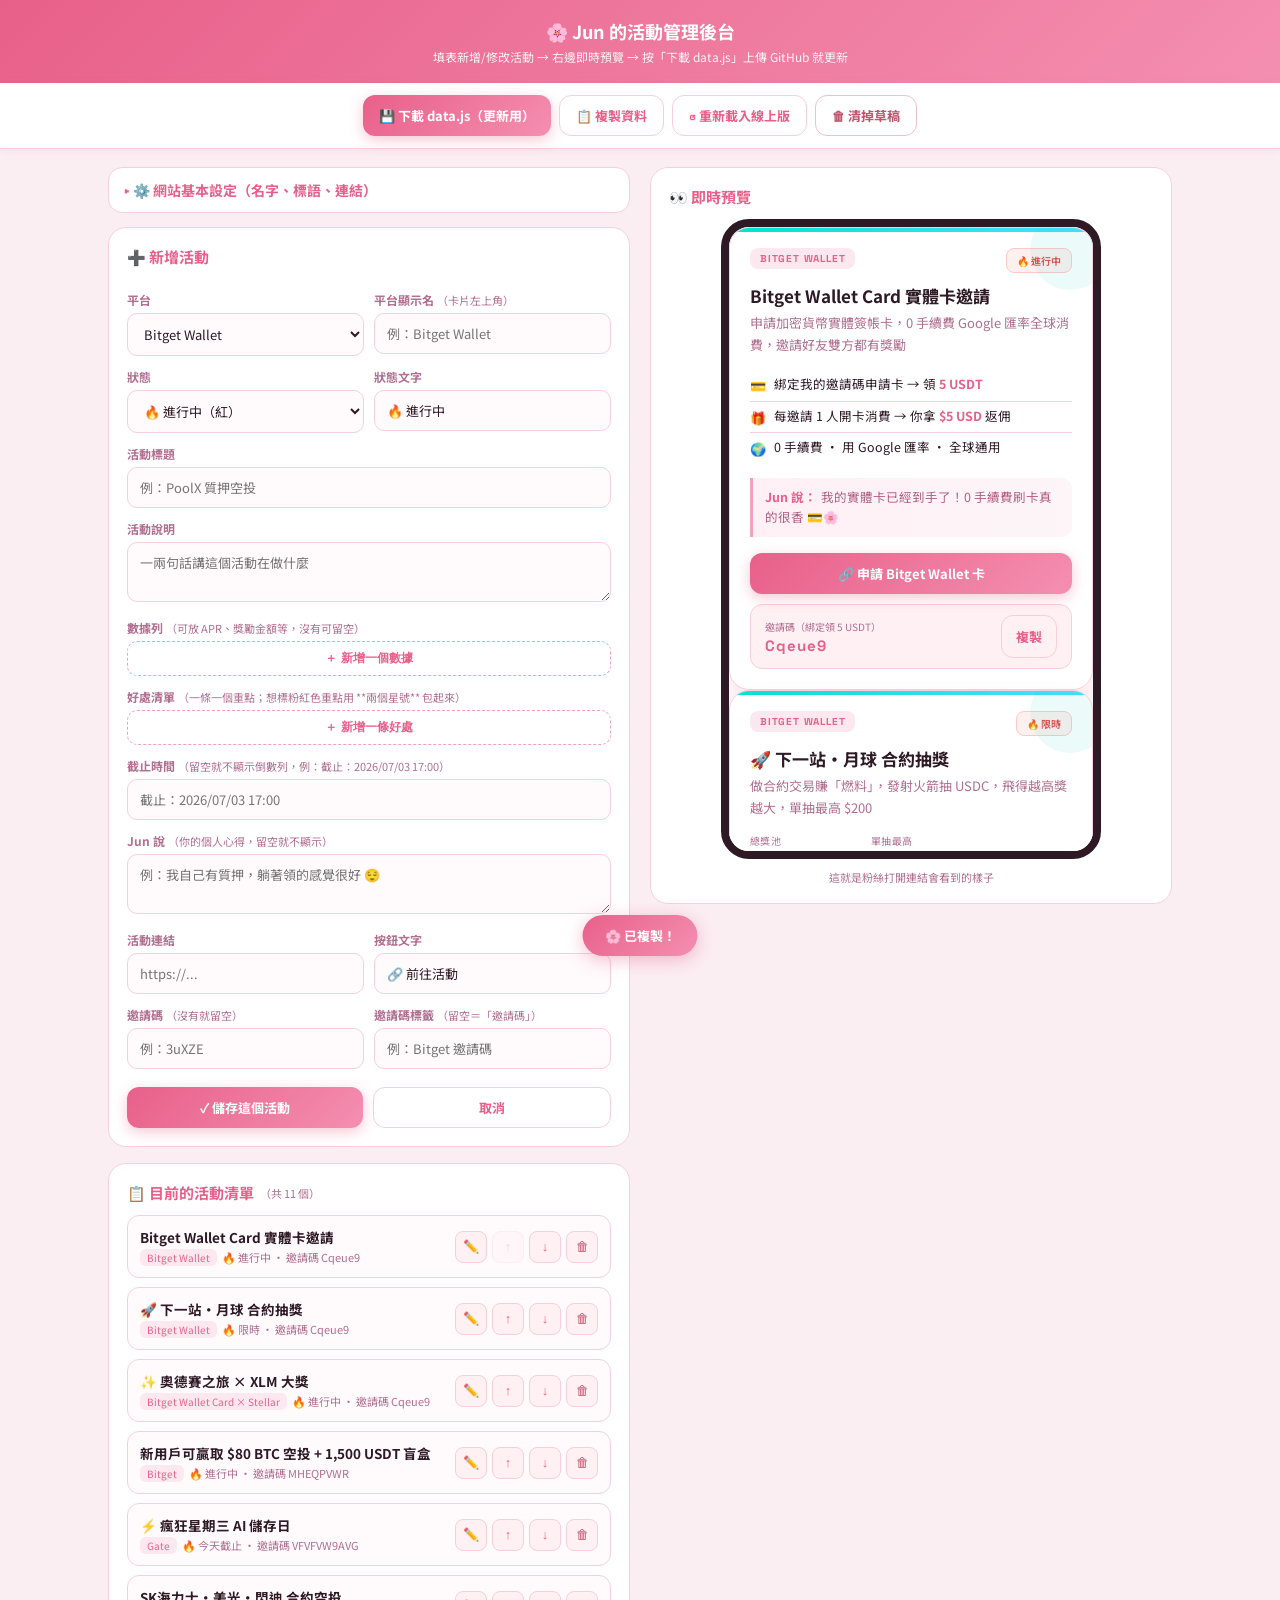
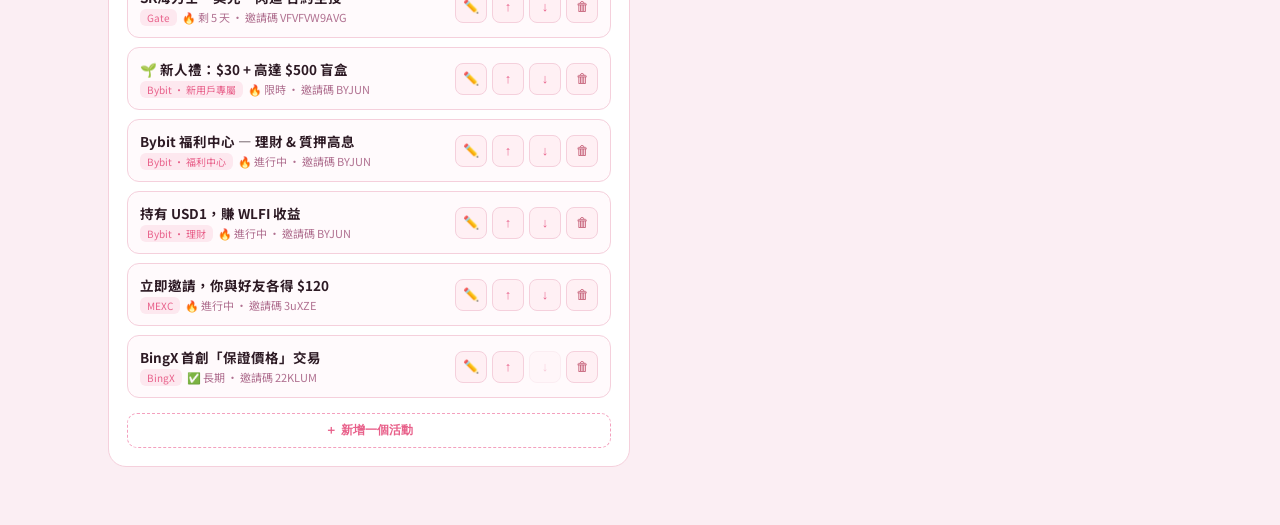
==== admin.html @ 66e59d20 "Jun 幣圈活動整理 — 資料驅動單頁 + 後台管理 - index.html：粉絲看的公開頁，從 data.js 動態渲染 - admin.html：後台填表管理（新增/編輯/排序/匯出 data." ====
<!DOCTYPE html>
<html lang="zh-TW">
<head>
<meta charset="UTF-8">
<meta name="viewport" content="width=device-width, initial-scale=1.0">
<title>Jun 後台 — 活動管理</title>
<link rel="stylesheet" href="styles.css">
<style>
  body { padding-bottom: 40px; background: #fbeef3; }
  .admin-top {
    background: linear-gradient(135deg, #e8608a, #f48fb1);
    color: #fff; padding: 18px 20px; text-align: center;
  }
  .admin-top h1 { font-size: 18px; margin-bottom: 4px; }
  .admin-top p { font-size: 12px; opacity: 0.92; }

  .toolbar {
    position: sticky; top: 0; z-index: 50;
    display: flex; gap: 8px; flex-wrap: wrap; justify-content: center;
    padding: 12px; background: #fff; border-bottom: 1.5px solid var(--border);
    box-shadow: 0 2px 10px rgba(232,96,138,0.08);
  }
  .tbtn {
    border: none; border-radius: 12px; padding: 10px 16px;
    font-size: 13px; font-weight: 700; font-family: inherit; cursor: pointer;
    transition: transform .1s, opacity .2s;
  }
  .tbtn:active { transform: scale(.96); }
  .tbtn.main { background: linear-gradient(135deg,#e8608a,#f48fb1); color:#fff; box-shadow:0 4px 14px rgba(232,96,138,.35); }
  .tbtn.ghost { background: #fff; color: var(--accent); border: 1.5px solid var(--border); }
  .tbtn.warn { background: #fff; color: #c0556e; border: 1.5px solid #f0c0cc; }

  .wrap { max-width: 1100px; margin: 0 auto; padding: 18px; }
  .grid { display: grid; grid-template-columns: 1fr 1fr; gap: 20px; }
  @media (max-width: 860px){ .grid { grid-template-columns: 1fr; } }

  .panel { background:#fff; border:1.5px solid var(--border); border-radius:18px; padding:18px; }
  .panel h2 { font-size:15px; color:var(--accent); margin-bottom:12px; display:flex; align-items:center; gap:6px; }

  details.section { border:1.5px solid var(--border); border-radius:14px; margin-bottom:14px; background:#fff; }
  details.section > summary { cursor:pointer; padding:12px 14px; font-weight:700; color:var(--accent); font-size:14px; list-style:none; }
  details.section > summary::-webkit-details-marker { display:none; }
  details.section > summary::before { content:"▸ "; }
  details.section[open] > summary::before { content:"▾ "; }
  details.section .body { padding: 0 14px 14px; }

  label.f { display:block; font-size:12px; font-weight:700; color:var(--muted); margin:12px 0 5px; }
  .hint { font-size:11px; color:var(--muted); font-weight:400; }
  input.t, select.t, textarea.t {
    width:100%; padding:10px 12px; border:1.5px solid var(--border); border-radius:10px;
    font-size:13px; font-family:inherit; color:var(--text); background:#fffafc;
  }
  input.t:focus, select.t:focus, textarea.t:focus { outline:none; border-color:var(--accent-soft); }
  textarea.t { resize:vertical; min-height:54px; }
  .row2 { display:flex; gap:10px; }
  .row2 > div { flex:1; }

  .stat-row, .link-row { display:flex; gap:8px; align-items:center; margin-bottom:8px; }
  .stat-row input { flex:1; }
  .mini-x { border:none; background:#fde8ef; color:var(--accent); border-radius:8px; width:34px; height:36px; cursor:pointer; font-weight:700; flex-shrink:0; }
  .add-mini { border:1.5px dashed var(--accent-soft); background:#fff; color:var(--accent); border-radius:10px; padding:8px; width:100%; cursor:pointer; font-weight:700; font-size:12px; }

  .form-actions { display:flex; gap:10px; margin-top:18px; }
  .form-actions .tbtn { flex:1; }

  /* 活動清單 */
  .list-item {
    display:flex; align-items:center; gap:10px; padding:11px 12px; margin-bottom:9px;
    border:1.5px solid var(--border); border-radius:12px; background:#fffafc;
  }
  .li-main { flex:1; min-width:0; }
  .li-title { font-size:13.5px; font-weight:700; color:var(--text); white-space:nowrap; overflow:hidden; text-overflow:ellipsis; }
  .li-sub { font-size:11px; color:var(--muted); margin-top:2px; }
  .li-tag { display:inline-block; font-size:10px; padding:1px 7px; border-radius:6px; background:var(--accent-pale); color:var(--accent); margin-right:5px; }
  .li-btns { display:flex; gap:5px; flex-shrink:0; }
  .li-btns button { border:none; background:#fff0f4; color:var(--accent); border:1px solid var(--border); border-radius:8px; width:32px; height:32px; cursor:pointer; font-size:13px; }
  .li-btns button.del { color:#c0556e; }
  .li-btns button:disabled { opacity:.3; cursor:default; }

  /* 預覽手機框 */
  .preview-frame {
    border:8px solid #2d1a24; border-radius:28px; overflow:hidden; max-width:380px; margin:0 auto;
    height:640px; background:var(--bg); position:relative;
  }
  .preview-scroll { height:100%; overflow-y:auto; }
  .preview-note { text-align:center; font-size:11px; color:var(--muted); margin-top:10px; }

  .editing-banner { background:#fff8f0; border:1px solid #f0d4b8; color:#c0784a; font-size:12px; padding:8px 12px; border-radius:10px; margin-bottom:12px; display:none; }
  .editing-banner.show { display:block; }
</style>
</head>
<body>

<div class="admin-top">
  <h1>🌸 Jun 的活動管理後台</h1>
  <p>填表新增/修改活動 → 右邊即時預覽 → 按「下載 data.js」上傳 GitHub 就更新</p>
</div>

<div class="toolbar">
  <button class="tbtn main" id="btn-download">💾 下載 data.js（更新用）</button>
  <button class="tbtn ghost" id="btn-copy">📋 複製資料</button>
  <button class="tbtn ghost" id="btn-reload">↺ 重新載入線上版</button>
  <button class="tbtn warn" id="btn-clear">🗑 清掉草稿</button>
</div>

<div class="wrap">
  <div class="grid">

    <!-- 左：編輯區 -->
    <div>
      <!-- 網站基本設定 -->
      <details class="section">
        <summary>⚙️ 網站基本設定（名字、標語、連結）</summary>
        <div class="body">
          <label class="f">頭像 emoji</label>
          <input class="t" id="s-emoji" maxlength="4">
          <label class="f">標題名稱</label>
          <input class="t" id="s-name">
          <label class="f">標語 <span class="hint">（換行用 &lt;br&gt;）</span></label>
          <textarea class="t" id="s-tagline"></textarea>
          <label class="f">免責聲明</label>
          <input class="t" id="s-disclaimer">
          <label class="f">頁尾文字 <span class="hint">（換行用 &lt;br&gt;）</span></label>
          <textarea class="t" id="s-footer"></textarea>
          <label class="f">上方導流連結 <span class="hint">（沒填網址的會自動隱藏）</span></label>
          <div id="links-box"></div>
          <button class="add-mini" id="add-link">＋ 新增一個連結</button>
        </div>
      </details>

      <!-- 活動編輯表單 -->
      <div class="panel" style="margin-bottom:16px;">
        <h2 id="form-title">➕ 新增活動</h2>
        <div class="editing-banner" id="edit-banner"></div>

        <div class="row2">
          <div>
            <label class="f">平台</label>
            <select class="t" id="f-platform">
              <option value="bitget-wallet">Bitget Wallet</option>
              <option value="bitget">Bitget</option>
              <option value="gate">Gate</option>
              <option value="bybit">Bybit</option>
              <option value="mexc">MEXC</option>
              <option value="bingx">BingX</option>
              <option value="general">其他</option>
            </select>
          </div>
          <div>
            <label class="f">平台顯示名 <span class="hint">（卡片左上角）</span></label>
            <input class="t" id="f-platformLabel" placeholder="例：Bitget Wallet">
          </div>
        </div>

        <div class="row2">
          <div>
            <label class="f">狀態</label>
            <select class="t" id="f-status">
              <option value="hot">🔥 進行中（紅）</option>
              <option value="ongoing">✅ 長期/合作中（綠）</option>
              <option value="soon">⏳ 即將開始（橘）</option>
              <option value="ended">⚪ 已結束（灰）</option>
            </select>
          </div>
          <div>
            <label class="f">狀態文字</label>
            <input class="t" id="f-statusLabel" placeholder="例：🔥 進行中">
          </div>
        </div>

        <label class="f">活動標題</label>
        <input class="t" id="f-title" placeholder="例：PoolX 質押空投">

        <label class="f">活動說明</label>
        <textarea class="t" id="f-desc" placeholder="一兩句話講這個活動在做什麼"></textarea>

        <label class="f">數據列 <span class="hint">（可放 APR、獎勵金額等，沒有可留空）</span></label>
        <div id="stats-box"></div>
        <button class="add-mini" id="add-stat">＋ 新增一個數據</button>

        <label class="f">好處清單 <span class="hint">（一條一個重點；想標粉紅色重點用 **兩個星號** 包起來）</span></label>
        <div id="benefits-box"></div>
        <button class="add-mini" id="add-benefit">＋ 新增一條好處</button>

        <label class="f">截止時間 <span class="hint">（留空就不顯示倒數列，例：截止：2026/07/03 17:00）</span></label>
        <input class="t" id="f-deadline" placeholder="截止：2026/07/03 17:00">

        <label class="f">Jun 說 <span class="hint">（你的個人心得，留空就不顯示）</span></label>
        <textarea class="t" id="f-junNote" placeholder="例：我自己有質押，躺著領的感覺很好 😌"></textarea>

        <div class="row2">
          <div>
            <label class="f">活動連結</label>
            <input class="t" id="f-link" placeholder="https://...">
          </div>
          <div>
            <label class="f">按鈕文字</label>
            <input class="t" id="f-linkLabel" placeholder="例：🔗 前往 Bitget">
          </div>
        </div>

        <div class="row2">
          <div>
            <label class="f">邀請碼 <span class="hint">（沒有就留空）</span></label>
            <input class="t" id="f-code" placeholder="例：3uXZE">
          </div>
          <div>
            <label class="f">邀請碼標籤 <span class="hint">（留空＝「邀請碼」）</span></label>
            <input class="t" id="f-codeLabel" placeholder="例：Bitget 邀請碼">
          </div>
        </div>

        <div class="form-actions">
          <button class="tbtn main" id="btn-save">✓ 儲存這個活動</button>
          <button class="tbtn ghost" id="btn-cancel">取消</button>
        </div>
      </div>

      <!-- 活動清單 -->
      <div class="panel">
        <h2>📋 目前的活動清單 <span class="hint" id="count"></span></h2>
        <div id="list"></div>
        <button class="add-mini" id="btn-new" style="margin-top:6px;">＋ 新增一個活動</button>
      </div>
    </div>

    <!-- 右：即時預覽 -->
    <div>
      <div class="panel" style="position:sticky; top:74px;">
        <h2>👀 即時預覽</h2>
        <div class="preview-frame">
          <div class="preview-scroll" id="preview"></div>
        </div>
        <div class="preview-note">這就是粉絲打開連結會看到的樣子</div>
      </div>
    </div>

  </div>
</div>

<div class="toast" id="toast">🌸 已複製！</div>

<script src="data.js"></script>
<script src="app.js"></script>
<script>
/* ====== 草稿狀態：優先讀 localStorage，沒有才讀 data.js ====== */
const DRAFT_KEY = "junHubDraft";
let state = loadState();
let editIndex = -1; // -1 = 新增中

function defaultState() {
  return {
    site: JSON.parse(JSON.stringify(window.SITE || {})),
    activities: JSON.parse(JSON.stringify(window.ACTIVITIES || []))
  };
}
function loadState() {
  try {
    const raw = localStorage.getItem(DRAFT_KEY);
    if (raw) return JSON.parse(raw);
  } catch (e) {}
  return defaultState();
}
function saveDraft() {
  try { localStorage.setItem(DRAFT_KEY, JSON.stringify(state)); } catch (e) {}
}

/* ====== 狀態文字預設 ====== */
const STATUS_DEFAULT = { hot:"🔥 進行中", ongoing:"✅ 合作中", soon:"⏳ 即將開始", ended:"⚪ 已結束" };

/* ====== 網站設定表單 ====== */
const $ = id => document.getElementById(id);
function fillSiteForm() {
  const s = state.site || {};
  $("s-emoji").value = s.emoji || "";
  $("s-name").value = s.name || "";
  $("s-tagline").value = s.tagline || "";
  $("s-disclaimer").value = s.disclaimer || "";
  $("s-footer").value = s.footer || "";
  renderLinks();
}
function renderLinks() {
  const box = $("links-box");
  const links = (state.site.links || []);
  box.innerHTML = links.map((l, i) => `
    <div class="link-row">
      <input class="t" data-link-label="${i}" placeholder="名稱" value="${(l.label||'').replace(/"/g,'&quot;')}" style="flex:0 0 110px;">
      <input class="t" data-link-url="${i}" placeholder="網址(留空=隱藏)" value="${(l.url||'').replace(/"/g,'&quot;')}">
      <button class="mini-x" data-link-del="${i}">✕</button>
    </div>`).join("");
}
function readSiteForm() {
  state.site.emoji = $("s-emoji").value.trim();
  state.site.name = $("s-name").value.trim();
  state.site.tagline = $("s-tagline").value;
  state.site.disclaimer = $("s-disclaimer").value;
  state.site.footer = $("s-footer").value;
}

/* ====== 數據列 / 連結 動態欄位 ====== */
function renderStatsInputs(stats) {
  const box = $("stats-box");
  box.innerHTML = (stats || []).map((s, i) => `
    <div class="stat-row">
      <input class="t" data-stat-label="${i}" placeholder="名稱(如 APR)" value="${(s.label||'').replace(/"/g,'&quot;')}">
      <input class="t" data-stat-value="${i}" placeholder="數值(如 72%)" value="${(s.value||'').replace(/"/g,'&quot;')}">
      <select class="t" data-stat-color="${i}" style="flex:0 0 92px;">
        <option value="" ${!s.color?'selected':''}>一般</option>
        <option value="highlight" ${s.color==='highlight'?'selected':''}>粉紅</option>
        <option value="green" ${s.color==='green'?'selected':''}>綠色</option>
      </select>
      <button class="mini-x" data-stat-del="${i}">✕</button>
    </div>`).join("");
}
let formStats = [];
function readStatsInputs() {
  const out = [];
  document.querySelectorAll("[data-stat-label]").forEach(inp => {
    const i = inp.getAttribute("data-stat-label");
    const label = inp.value;
    const value = document.querySelector(`[data-stat-value="${i}"]`).value;
    const color = document.querySelector(`[data-stat-color="${i}"]`).value;
    if (label || value) out.push({ label, value, color });
  });
  return out;
}

/* 好處清單動態欄位 */
function renderBenefitsInputs(benefits) {
  const box = $("benefits-box");
  box.innerHTML = (benefits || []).map((b, i) => `
    <div class="stat-row">
      <input class="t" data-ben-icon="${i}" placeholder="圖示" value="${(b.icon||'').replace(/"/g,'&quot;')}" style="flex:0 0 56px;text-align:center;">
      <input class="t" data-ben-text="${i}" placeholder="例：完成認證 → 領 **10 USDT**" value="${(b.text||'').replace(/"/g,'&quot;')}">
      <button class="mini-x" data-ben-del="${i}">✕</button>
    </div>`).join("");
}
let formBenefits = [];
function readBenefitsInputs() {
  const out = [];
  document.querySelectorAll("[data-ben-text]").forEach(inp => {
    const i = inp.getAttribute("data-ben-text");
    const text = inp.value;
    const icon = document.querySelector(`[data-ben-icon="${i}"]`).value;
    if (text || icon) out.push({ icon, text });
  });
  return out;
}

/* ====== 載入一筆到表單 ====== */
function blankActivity() {
  return { platform:"bitget-wallet", platformLabel:"", status:"hot", statusLabel:STATUS_DEFAULT.hot,
           title:"", desc:"", stats:[], benefits:[], deadline:"", junNote:"",
           link:"", linkLabel:"🔗 前往活動", code:"", codeLabel:"" };
}
function loadToForm(a) {
  $("f-platform").value = a.platform || "bitget-wallet";
  $("f-platformLabel").value = a.platformLabel || "";
  $("f-status").value = a.status || "hot";
  $("f-statusLabel").value = a.statusLabel || "";
  $("f-title").value = a.title || "";
  $("f-desc").value = a.desc || "";
  $("f-deadline").value = a.deadline || "";
  $("f-junNote").value = a.junNote || "";
  $("f-link").value = a.link || "";
  $("f-linkLabel").value = a.linkLabel || "";
  $("f-code").value = a.code || "";
  $("f-codeLabel").value = a.codeLabel || "";
  formStats = JSON.parse(JSON.stringify(a.stats || []));
  renderStatsInputs(formStats);
  formBenefits = JSON.parse(JSON.stringify(a.benefits || []));
  renderBenefitsInputs(formBenefits);
}
function readForm() {
  return {
    platform: $("f-platform").value,
    platformLabel: $("f-platformLabel").value.trim(),
    status: $("f-status").value,
    statusLabel: $("f-statusLabel").value.trim(),
    title: $("f-title").value.trim(),
    desc: $("f-desc").value.trim(),
    stats: readStatsInputs(),
    benefits: readBenefitsInputs(),
    deadline: $("f-deadline").value.trim(),
    junNote: $("f-junNote").value.trim(),
    link: $("f-link").value.trim(),
    linkLabel: $("f-linkLabel").value.trim(),
    code: $("f-code").value.trim(),
    codeLabel: $("f-codeLabel").value.trim()
  };
}

function startNew() {
  editIndex = -1;
  loadToForm(blankActivity());
  $("form-title").textContent = "➕ 新增活動";
  $("edit-banner").classList.remove("show");
  window.scrollTo({ top: 0, behavior: "smooth" });
}
function startEdit(i) {
  editIndex = i;
  loadToForm(state.activities[i]);
  $("form-title").textContent = "✏️ 編輯活動";
  const b = $("edit-banner");
  b.textContent = "正在編輯：" + (state.activities[i].title || "（無標題）");
  b.classList.add("show");
  window.scrollTo({ top: 0, behavior: "smooth" });
}

/* ====== 清單渲染 ====== */
function renderList() {
  const list = $("list");
  const acts = state.activities;
  $("count").textContent = `（共 ${acts.length} 個）`;
  if (!acts.length) { list.innerHTML = `<div class="hint" style="padding:8px 0;">還沒有活動，點下方「新增一個活動」開始 🌸</div>`; return; }
  list.innerHTML = acts.map((a, i) => `
    <div class="list-item">
      <div class="li-main">
        <div class="li-title">${esc(a.title || "（無標題）")}</div>
        <div class="li-sub"><span class="li-tag">${esc(a.platformLabel || a.platform)}</span>${esc(a.statusLabel || a.status)}${a.code ? " · 邀請碼 "+esc(a.code) : ""}</div>
      </div>
      <div class="li-btns">
        <button data-edit="${i}" title="編輯">✏️</button>
        <button data-up="${i}" title="上移" ${i===0?"disabled":""}>↑</button>
        <button data-down="${i}" title="下移" ${i===acts.length-1?"disabled":""}>↓</button>
        <button class="del" data-del="${i}" title="刪除">🗑</button>
      </div>
    </div>`).join("");
}

/* ====== 預覽 ====== */
function renderPreview() {
  // 套用設定到草稿後渲染卡片
  window.SITE = state.site;
  renderCards($("preview"), state.activities);
}

function refreshAll() {
  renderList();
  renderPreview();
  saveDraft();
}

/* ====== 事件綁定 ====== */
// 工具列
$("btn-new").addEventListener("click", startNew);
$("btn-cancel").addEventListener("click", startNew);
$("btn-save").addEventListener("click", () => {
  const a = readForm();
  if (!a.title) { showToast("請至少填活動標題"); return; }
  if (!a.statusLabel) a.statusLabel = STATUS_DEFAULT[a.status] || "";
  if (editIndex >= 0) state.activities[editIndex] = a;
  else state.activities.push(a);
  refreshAll();
  showToast(editIndex >= 0 ? "已更新活動！" : "已新增活動！");
  startNew();
});

// 狀態變更時自動帶入預設文字（若使用者沒自填）
$("f-status").addEventListener("change", () => {
  const cur = $("f-statusLabel").value.trim();
  if (!cur || Object.values(STATUS_DEFAULT).includes(cur)) {
    $("f-statusLabel").value = STATUS_DEFAULT[$("f-status").value] || "";
  }
});
// 平台變更時，若顯示名空著就帶入預設
$("f-platform").addEventListener("change", () => {
  if (!$("f-platformLabel").value.trim()) {
    $("f-platformLabel").value = (PLATFORM_META[$("f-platform").value] || {}).label || "";
  }
});

// 數據列
$("add-stat").addEventListener("click", () => {
  formStats = readStatsInputs(); formStats.push({ label:"", value:"", color:"" });
  renderStatsInputs(formStats);
});
$("stats-box").addEventListener("click", (e) => {
  const del = e.target.getAttribute("data-stat-del");
  if (del !== null) { formStats = readStatsInputs(); formStats.splice(+del,1); renderStatsInputs(formStats); }
});

// 好處清單
$("add-benefit").addEventListener("click", () => {
  formBenefits = readBenefitsInputs(); formBenefits.push({ icon:"✅", text:"" });
  renderBenefitsInputs(formBenefits);
});
$("benefits-box").addEventListener("click", (e) => {
  const del = e.target.getAttribute("data-ben-del");
  if (del !== null) { formBenefits = readBenefitsInputs(); formBenefits.splice(+del,1); renderBenefitsInputs(formBenefits); }
});

// 連結
$("add-link").addEventListener("click", () => {
  state.site.links = state.site.links || [];
  state.site.links.push({ label:"新連結", url:"" });
  renderLinks();
});
$("links-box").addEventListener("input", (e) => {
  const li = e.target.getAttribute("data-link-label");
  const ui = e.target.getAttribute("data-link-url");
  if (li !== null) state.site.links[+li].label = e.target.value;
  if (ui !== null) { state.site.links[+ui].url = e.target.value; renderPreview(); saveDraft(); }
});
$("links-box").addEventListener("click", (e) => {
  const del = e.target.getAttribute("data-link-del");
  if (del !== null) { state.site.links.splice(+del,1); renderLinks(); renderPreview(); saveDraft(); }
});

// 網站設定即時更新
["s-emoji","s-name","s-tagline","s-disclaimer","s-footer"].forEach(id => {
  $(id).addEventListener("input", () => { readSiteForm(); renderPreview(); saveDraft(); });
});

// 清單按鈕
$("list").addEventListener("click", (e) => {
  const t = e.target;
  const edit = t.getAttribute("data-edit");
  const up = t.getAttribute("data-up");
  const down = t.getAttribute("data-down");
  const del = t.getAttribute("data-del");
  if (edit !== null) return startEdit(+edit);
  if (up !== null) { const i=+up; [state.activities[i-1],state.activities[i]]=[state.activities[i],state.activities[i-1]]; refreshAll(); }
  if (down !== null) { const i=+down; [state.activities[i+1],state.activities[i]]=[state.activities[i],state.activities[i+1]]; refreshAll(); }
  if (del !== null) {
    const i=+del;
    if (confirm(`確定刪除「${state.activities[i].title || "這個活動"}」嗎？`)) {
      state.activities.splice(i,1);
      if (editIndex === i) startNew();
      refreshAll();
      showToast("已刪除");
    }
  }
});

/* ====== 匯出 ====== */
function buildDataJs() {
  readSiteForm();
  const header =
`/* =========================================================================
   Jun 幣圈活動整理 — 資料檔（由後台 admin.html 產生）
   更新：${new Date().toLocaleString("zh-TW", { timeZone: "Asia/Taipei" })}（台北時間）
   ========================================================================= */

`;
  return header +
    "window.SITE = " + JSON.stringify(state.site, null, 2) + ";\n\n" +
    "window.ACTIVITIES = " + JSON.stringify(state.activities, null, 2) + ";\n";
}
$("btn-download").addEventListener("click", () => {
  const blob = new Blob([buildDataJs()], { type: "text/javascript;charset=utf-8" });
  const url = URL.createObjectURL(blob);
  const a = document.createElement("a");
  a.href = url; a.download = "data.js"; a.click();
  URL.revokeObjectURL(url);
  showToast("已下載 data.js，記得上傳到 GitHub");
});
$("btn-copy").addEventListener("click", () => {
  const text = buildDataJs();
  const done = () => showToast("資料已複製");
  if (navigator.clipboard) navigator.clipboard.writeText(text).then(done).catch(()=>fallbackCopy(text,done));
  else fallbackCopy(text, done);
});

// 重新載入線上版（丟掉草稿，回到 data.js 的內容）
$("btn-reload").addEventListener("click", () => {
  if (confirm("這會丟掉目前的草稿，回到 data.js 裡的內容。確定嗎？")) {
    localStorage.removeItem(DRAFT_KEY);
    location.reload();
  }
});
$("btn-clear").addEventListener("click", () => {
  if (confirm("清掉瀏覽器裡暫存的草稿？（不會動到已上傳的 data.js）")) {
    localStorage.removeItem(DRAFT_KEY);
    location.reload();
  }
});

/* ====== 初始化 ====== */
fillSiteForm();
startNew();
refreshAll();
</script>
</body>
</html>
---- styles.css ----
@import url('https://fonts.googleapis.com/css2?family=Space+Grotesk:wght@400;500;600;700&family=Noto+Sans+TC:wght@400;500;700&display=swap');

:root {
  --bg: #fdf5f7;
  --surface: #fff0f4;
  --card: #ffffff;
  --border: #f5d0dc;
  --accent: #e8608a;
  --accent-soft: #f4a0be;
  --accent-pale: #fde8ef;
  --rose: #ff8fab;
  --gold: #c0784a;
  --text: #2d1a24;
  --muted: #b07090;
  --hot: #e84545;
  --green: #3caa7e;
  --tagline: #c47898;
}

* { margin: 0; padding: 0; box-sizing: border-box; }

body {
  background: var(--bg);
  color: var(--text);
  font-family: 'Noto Sans TC', sans-serif;
  min-height: 100vh;
  padding-bottom: 60px;
}

/* Header */
.header {
  background: linear-gradient(160deg, #ffe0eb 0%, #fdf0f4 60%, var(--bg) 100%);
  padding: 44px 20px 30px;
  text-align: center;
  position: relative;
  border-bottom: 1px solid var(--border);
}
.header::before {
  content: '';
  position: absolute;
  top: -30px; right: -20px;
  width: 160px; height: 160px;
  background: radial-gradient(circle, #ffc2d4 0%, transparent 70%);
  opacity: 0.5;
  pointer-events: none;
}
.header::after {
  content: '';
  position: absolute;
  bottom: 0; left: -10px;
  width: 120px; height: 120px;
  background: radial-gradient(circle, #ffb3c6 0%, transparent 70%);
  opacity: 0.35;
  pointer-events: none;
}

.avatar {
  width: 76px;
  height: 76px;
  border-radius: 50%;
  background: linear-gradient(135deg, #f48fb1, #f8c8d8);
  display: flex;
  align-items: center;
  justify-content: center;
  margin: 0 auto 14px;
  font-size: 32px;
  box-shadow: 0 6px 24px rgba(232, 96, 138, 0.28);
  border: 3px solid #fff;
  position: relative;
  z-index: 1;
}

.name {
  font-family: 'Space Grotesk', sans-serif;
  font-size: 21px;
  font-weight: 700;
  letter-spacing: 0.01em;
  color: var(--accent);
  position: relative;
  z-index: 1;
}

.tagline {
  font-size: 13px;
  color: var(--tagline);
  margin-top: 6px;
  line-height: 1.7;
  position: relative;
  z-index: 1;
}

.disclaimer {
  margin-top: 14px;
  display: inline-block;
  background: rgba(232, 96, 138, 0.08);
  border: 1px solid rgba(232, 96, 138, 0.2);
  color: #c0556e;
  font-size: 11px;
  padding: 5px 14px;
  border-radius: 20px;
  position: relative;
  z-index: 1;
}

.header-links {
  margin-top: 16px;
  display: flex;
  gap: 10px;
  justify-content: center;
  position: relative;
  z-index: 1;
}
.header-link {
  font-size: 12px;
  font-weight: 600;
  color: var(--accent);
  background: #fff;
  border: 1.5px solid var(--border);
  border-radius: 18px;
  padding: 6px 14px;
  text-decoration: none;
  transition: all 0.2s;
}
.header-link:hover { background: var(--accent-pale); }

/* Filter tabs */
.filter-wrap {
  padding: 16px 16px 8px;
  display: flex;
  gap: 8px;
  overflow-x: auto;
  scrollbar-width: none;
  background: var(--bg);
}
.filter-wrap::-webkit-scrollbar { display: none; }

.filter-btn {
  flex-shrink: 0;
  padding: 7px 16px;
  border-radius: 20px;
  border: 1.5px solid var(--border);
  background: var(--card);
  color: var(--muted);
  font-size: 12px;
  font-family: 'Noto Sans TC', sans-serif;
  cursor: pointer;
  transition: all 0.2s;
  font-weight: 500;
}
.filter-btn.active {
  background: var(--accent);
  border-color: var(--accent);
  color: #fff;
  box-shadow: 0 3px 12px rgba(232, 96, 138, 0.35);
}

/* Cards */
.cards {
  padding: 8px 16px;
  display: flex;
  flex-direction: column;
  gap: 14px;
  max-width: 520px;
  margin: 0 auto;
}

.card {
  background: var(--card);
  border: 1.5px solid var(--border);
  border-radius: 20px;
  padding: 20px;
  position: relative;
  overflow: hidden;
  box-shadow: 0 2px 16px rgba(232, 96, 138, 0.07);
}

.card::before {
  content: '';
  position: absolute;
  top: 0; left: 0; right: 0;
  height: 4px;
  border-radius: 20px 20px 0 0;
}
.card.bitget::before        { background: linear-gradient(90deg, #f48fb1, #a5c8ff); }
.card.bitget-wallet::before { background: linear-gradient(90deg, #00e5c8, #4dddff); }
.card.mexc::before          { background: linear-gradient(90deg, #81d4b0, #a8edea); }
.card.bybit::before         { background: linear-gradient(90deg, #ffc2a0, #f7d080); }
.card.gate::before          { background: linear-gradient(90deg, #7c6af7, #d4a0f0); }
.card.bingx::before         { background: linear-gradient(90deg, #ffb3c1, #a8f0c0); }
.card.general::before       { background: linear-gradient(90deg, #a8e6cf, #b8e0f0); }

.card .deco {
  position: absolute;
  top: -18px; right: -18px;
  width: 80px; height: 80px;
  border-radius: 50%;
  opacity: 0.08;
  pointer-events: none;
}
.card.bitget .deco        { background: #e8608a; }
.card.bitget-wallet .deco { background: #00c8b0; }
.card.mexc .deco          { background: #3caa7e; }
.card.bybit .deco         { background: #f7a600; }
.card.gate .deco          { background: #7c6af7; }
.card.bingx .deco         { background: #22c55e; }
.card.general .deco       { background: #3caa7e; }

.card-header {
  display: flex;
  align-items: flex-start;
  justify-content: space-between;
  gap: 10px;
  margin-bottom: 12px;
}

.platform-badge {
  font-size: 10px;
  font-weight: 700;
  font-family: 'Space Grotesk', sans-serif;
  letter-spacing: 0.08em;
  text-transform: uppercase;
  padding: 4px 10px;
  border-radius: 8px;
  background: var(--accent-pale);
  color: var(--accent);
}

.status-badge {
  font-size: 10px;
  font-weight: 600;
  padding: 4px 10px;
  border-radius: 8px;
  flex-shrink: 0;
}
.status-badge.hot     { background: #fff0f0; color: var(--hot); border: 1px solid #ffc8c8; }
.status-badge.ongoing { background: #edf8f3; color: var(--green); border: 1px solid #b8e8d4; }
.status-badge.ended   { background: #f5f0f2; color: var(--muted); border: 1px solid var(--border); }
.status-badge.soon    { background: #fff8f0; color: #c0784a; border: 1px solid #f0d4b8; }

.card-title {
  font-size: 17px;
  font-weight: 700;
  color: var(--text);
  margin-bottom: 5px;
  line-height: 1.3;
}

.card-desc {
  font-size: 13px;
  color: var(--muted);
  line-height: 1.7;
  margin-bottom: 14px;
}

/* Stats */
.stats {
  display: flex;
  gap: 18px;
  margin-bottom: 14px;
  flex-wrap: wrap;
}
.stat { display: flex; flex-direction: column; gap: 2px; }
.stat-label { font-size: 10px; color: var(--muted); letter-spacing: 0.04em; }
.stat-value { font-family: 'Space Grotesk', sans-serif; font-size: 15px; font-weight: 700; color: var(--text); }
.stat-value.highlight { color: var(--accent); }
.stat-value.green     { color: var(--green); }

/* Deadline bar */
.deadline-bar {
  background: #fff8f0;
  border: 1px solid #f0d4b8;
  border-radius: 10px;
  padding: 8px 12px;
  font-size: 12px;
  color: var(--gold);
  font-weight: 700;
  margin-bottom: 14px;
  display: flex;
  align-items: center;
  gap: 6px;
}

/* Benefits list */
.benefits { margin-bottom: 14px; }
.benefit-item {
  display: flex;
  align-items: flex-start;
  gap: 8px;
  font-size: 12.5px;
  color: var(--text);
  padding: 5px 0;
  border-bottom: 1px solid var(--border);
  line-height: 1.5;
}
.benefit-item:last-child { border-bottom: none; }
.benefit-icon { color: var(--accent); flex-shrink: 0; font-size: 13px; margin-top: 1px; }
.benefit-amount { font-weight: 700; color: var(--accent); }

/* Jun's note */
.jun-note {
  background: linear-gradient(90deg, #fff0f5, #fdf5f8);
  border-left: 3px solid var(--accent-soft);
  border-radius: 0 10px 10px 0;
  padding: 9px 12px;
  font-size: 12.5px;
  color: #b06080;
  line-height: 1.65;
  margin-bottom: 16px;
}
.jun-note-label { font-weight: 700; margin-right: 4px; color: var(--accent); }

/* Action buttons */
.actions { display: flex; gap: 8px; }

.btn {
  flex: 1;
  padding: 11px 14px;
  border-radius: 12px;
  font-size: 13px;
  font-weight: 700;
  font-family: 'Noto Sans TC', sans-serif;
  cursor: pointer;
  border: none;
  text-align: center;
  text-decoration: none;
  display: flex;
  align-items: center;
  justify-content: center;
  gap: 6px;
  transition: opacity 0.2s, transform 0.1s, box-shadow 0.2s;
  -webkit-tap-highlight-color: transparent;
}
.btn:active { transform: scale(0.97); }

.btn-primary {
  background: linear-gradient(135deg, #e8608a, #f48fb1);
  color: #fff;
  box-shadow: 0 4px 14px rgba(232, 96, 138, 0.35);
}
.btn-primary:hover { opacity: 0.92; box-shadow: 0 4px 18px rgba(232, 96, 138, 0.45); }

.btn-copy {
  background: var(--surface);
  color: var(--accent);
  border: 1.5px solid var(--border);
  flex: none;
  padding: 11px 14px;
  font-weight: 700;
}
.btn-copy.copied { color: var(--green); border-color: #b8e8d4; background: #edf8f3; }

/* Code display */
.code-block { margin-top: 10px; }
.code-display {
  background: var(--surface);
  border: 1.5px solid var(--border);
  border-radius: 12px;
  padding: 10px 14px;
  display: flex;
  align-items: center;
  justify-content: space-between;
}
.code-value {
  font-family: 'Space Grotesk', monospace;
  font-size: 15px;
  font-weight: 700;
  color: var(--accent);
  letter-spacing: 0.06em;
}
.code-label { font-size: 10px; color: var(--muted); margin-bottom: 2px; }

/* No results */
.no-results {
  text-align: center;
  padding: 60px 20px;
  color: var(--muted);
  font-size: 14px;
  display: none;
}

/* Toast */
.toast {
  position: fixed;
  bottom: 24px;
  left: 50%;
  transform: translateX(-50%) translateY(80px);
  background: linear-gradient(135deg, #e8608a, #f48fb1);
  color: #fff;
  padding: 11px 22px;
  border-radius: 24px;
  font-size: 13px;
  font-weight: 700;
  transition: transform 0.3s ease;
  z-index: 100;
  white-space: nowrap;
  box-shadow: 0 4px 18px rgba(232, 96, 138, 0.4);
}
.toast.show { transform: translateX(-50%) translateY(0); }

/* Footer */
.footer {
  text-align: center;
  padding: 32px 20px 0;
  font-size: 11px;
  color: var(--muted);
  line-height: 2;
}
.footer-heart { color: var(--accent); }
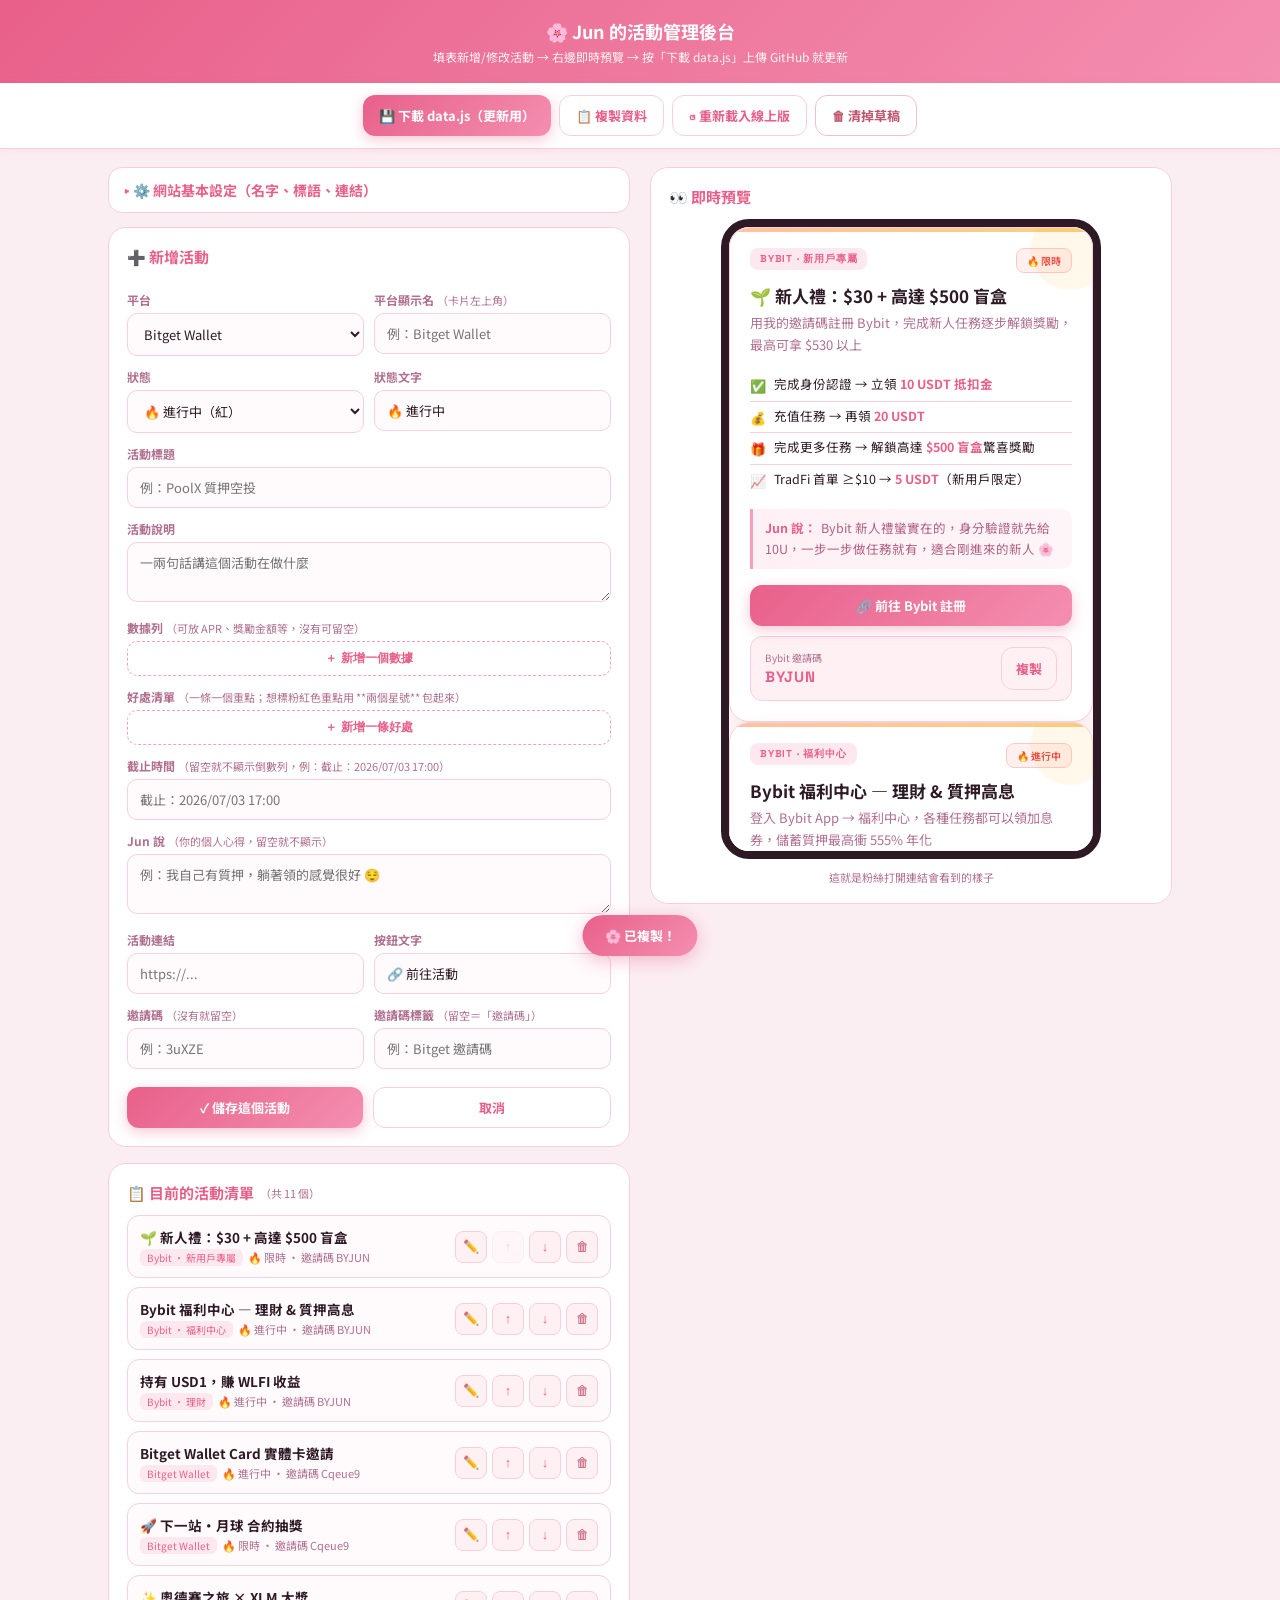
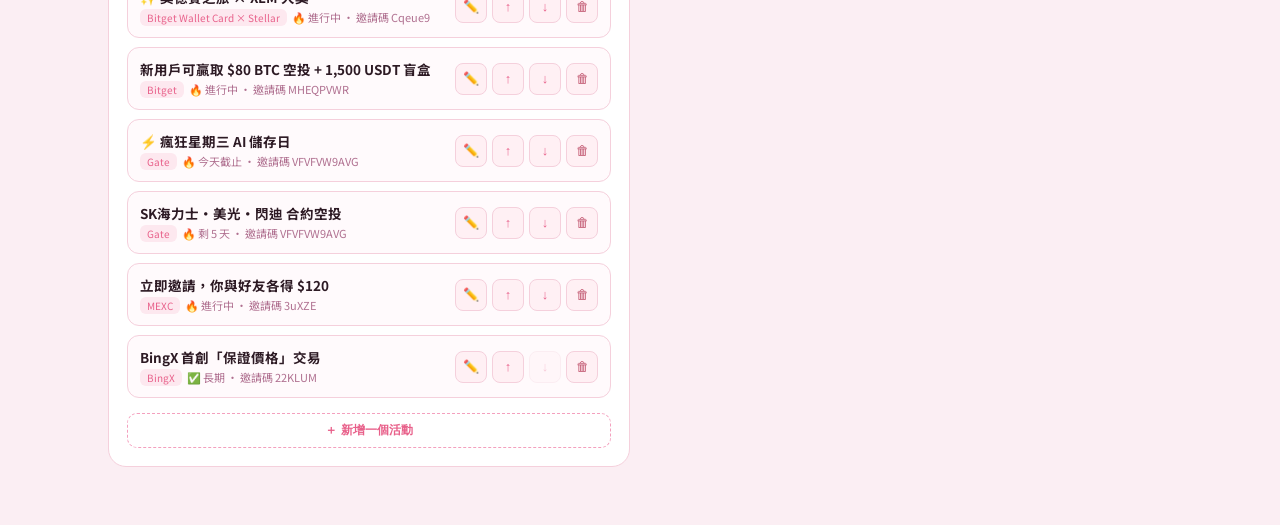
==== commit 82a33bfa: "新增專屬 logo（節點花 Node Bloom）+ favicon - 頭像改為向量 logo：櫻花外型 + 區塊鏈五節點連線（全息漸層） - 新增 favicon.svg 分頁圖示、theme-c" ====
--- a/admin.html
+++ b/admin.html
@@ -4,6 +4,7 @@
 <meta charset="UTF-8">
 <meta name="viewport" content="width=device-width, initial-scale=1.0">
 <title>Jun 後台 — 活動管理</title>
+<link rel="icon" href="favicon.svg" type="image/svg+xml">
 <link rel="stylesheet" href="styles.css">
 <style>
   body { padding-bottom: 40px; background: #fbeef3; }
@@ -112,8 +113,8 @@
       <details class="section">
         <summary>⚙️ 網站基本設定（名字、標語、連結）</summary>
         <div class="body">
-          <label class="f">頭像 emoji</label>
-          <input class="t" id="s-emoji" maxlength="4">
+          <label class="f">頭像 emoji <span class="hint">（留空＝用專屬 logo；填了 emoji 會蓋掉 logo）</span></label>
+          <input class="t" id="s-emoji" maxlength="4" placeholder="留空＝用 logo">
           <label class="f">標題名稱</label>
           <input class="t" id="s-name">
           <label class="f">標語 <span class="hint">（換行用 &lt;br&gt;）</span></label>
--- a/styles.css
+++ b/styles.css
@@ -1,4 +1,4 @@
-@import url('https://fonts.googleapis.com/css2?family=Space+Grotesk:wght@400;500;600;700&family=Noto+Sans+TC:wght@400;500;700&display=swap');
+@import url('https://fonts.googleapis.com/css2?family=Space+Grotesk:wght@400;500;600;700&family=Noto+Sans+TC:wght@400;500;700&family=Unbounded:wght@600;700;800&display=swap');
 
 :root {
   --bg: #fdf5f7;
@@ -27,101 +27,170 @@
   padding-bottom: 60px;
 }
 
-/* Header */
+/* =========================================================================
+   Hero —「Soft Cyber-Bloom 粉嫩賽博花漾」品牌頭部
+   ========================================================================= */
 .header {
-  background: linear-gradient(160deg, #ffe0eb 0%, #fdf0f4 60%, var(--bg) 100%);
-  padding: 44px 20px 30px;
+  position: relative;
+  overflow: hidden;
+  isolation: isolate;
+  padding: 64px 20px 52px;
   text-align: center;
-  position: relative;
   border-bottom: 1px solid var(--border);
 }
-.header::before {
-  content: '';
-  position: absolute;
-  top: -30px; right: -20px;
-  width: 160px; height: 160px;
-  background: radial-gradient(circle, #ffc2d4 0%, transparent 70%);
-  opacity: 0.5;
-  pointer-events: none;
-}
-.header::after {
-  content: '';
-  position: absolute;
-  bottom: 0; left: -10px;
-  width: 120px; height: 120px;
-  background: radial-gradient(circle, #ffb3c6 0%, transparent 70%);
-  opacity: 0.35;
-  pointer-events: none;
-}
-
+
+/* 背景層 */
+.hero-bg { position: absolute; inset: 0; z-index: -2; pointer-events: none;
+  background: radial-gradient(125% 90% at 50% -12%, #ffe4ef 0%, #fdeef5 46%, var(--bg) 100%); }
+
+/* 全息光暈團 */
+.hero-blob { position: absolute; border-radius: 50%; filter: blur(44px); opacity: .55;
+  mix-blend-mode: multiply; animation: blobDrift 20s ease-in-out infinite; }
+.hero-blob.b1 { width: 280px; height: 280px; top: -90px; left: 6%;
+  background: radial-gradient(circle, #ffb0d2, transparent 70%); }
+.hero-blob.b2 { width: 240px; height: 240px; top: -50px; right: 4%;
+  background: radial-gradient(circle, #cdb7ff, transparent 70%); animation-delay: -7s; }
+.hero-blob.b3 { width: 260px; height: 260px; bottom: -120px; left: 36%;
+  background: radial-gradient(circle, #a6edd9, transparent 70%); animation-delay: -13s; }
+.hero-blob.b4 { width: 200px; height: 200px; top: 24px; right: 28%;
+  background: radial-gradient(circle, #9fe6ff, transparent 70%); animation-delay: -10s; }
+@keyframes blobDrift {
+  0%, 100% { transform: translate(0, 0) scale(1); }
+  33% { transform: translate(22px, 18px) scale(1.08); }
+  66% { transform: translate(-18px, 12px) scale(.94); }
+}
+
+/* 點陣網格（科技感） */
+.hero-grid { position: absolute; inset: 0; z-index: -1; opacity: .6;
+  background-image: radial-gradient(circle, rgba(232,96,138,.13) 1px, transparent 1.5px);
+  background-size: 24px 24px;
+  -webkit-mask-image: radial-gradient(125% 78% at 50% 28%, #000 38%, transparent 82%);
+  mask-image: radial-gradient(125% 78% at 50% 28%, #000 38%, transparent 82%); }
+
+/* 區塊鏈節點星座 */
+.hero-net { position: absolute; inset: 0; z-index: -1; width: 100%; height: 100%; opacity: .5; }
+.hero-net line { stroke: rgba(201,139,255,.4); stroke-width: 1; }
+.hero-net circle { fill: #ff9ec4; }
+.hero-net .nd { animation: twinkle 3.2s ease-in-out infinite; transform-origin: center; }
+
+@keyframes twinkle { 0%, 100% { opacity: .25; } 50% { opacity: 1; } }
+
+/* 噪點質感 */
+.hero-grain { position: absolute; inset: 0; z-index: -1; opacity: .05; mix-blend-mode: overlay;
+  background-image: url("data:image/svg+xml,%3Csvg xmlns='http://www.w3.org/2000/svg' width='120' height='120'%3E%3Cfilter id='n'%3E%3CfeTurbulence type='fractalNoise' baseFrequency='0.85' numOctaves='2'/%3E%3C/filter%3E%3Crect width='100%25' height='100%25' filter='url(%23n)'/%3E%3C/svg%3E"); }
+
+/* 內容容器 + 逐層浮現 */
+.hero-inner { position: relative; z-index: 1; max-width: 560px; margin: 0 auto; }
+@keyframes rise { from { opacity: 0; transform: translateY(16px); } to { opacity: 1; transform: none; } }
+
+/* 品牌小標 kicker */
+.hero-kicker {
+  display: inline-flex; align-items: center; gap: 8px;
+  font-family: 'Space Grotesk', sans-serif;
+  font-size: 11px; font-weight: 600; letter-spacing: .24em; text-transform: uppercase;
+  color: var(--accent);
+  background: rgba(255,255,255,.6); border: 1px solid rgba(232,96,138,.22);
+  -webkit-backdrop-filter: blur(8px); backdrop-filter: blur(8px);
+  padding: 6px 15px; border-radius: 999px; margin-bottom: 22px;
+  box-shadow: 0 2px 14px rgba(232,96,138,.12);
+  animation: rise .7s cubic-bezier(.2,.7,.2,1) .05s both;
+}
+.hero-kicker b { color: #c98bff; font-weight: 700; }
+
+/* 全息旋轉光環頭像 */
+.avatar-wrap {
+  position: relative; width: 100px; height: 100px; margin: 0 auto 20px;
+  animation: rise .7s cubic-bezier(.2,.7,.2,1) .15s both;
+}
+.avatar-wrap::after {
+  content: ''; position: absolute; inset: -16px; z-index: -1; border-radius: 50%;
+  background: radial-gradient(circle, rgba(255,158,196,.55), transparent 70%);
+  filter: blur(12px); animation: haloPulse 4.5s ease-in-out infinite;
+}
+@keyframes haloPulse { 0%, 100% { opacity: .55; } 50% { opacity: 1; } }
+.avatar-ring {
+  position: absolute; inset: 0; border-radius: 50%;
+  background: conic-gradient(from 0deg, #ff9ec4, #c9b3ff, #9fe7ff, #a8ecd8, #ffd1e6, #ff9ec4);
+  box-shadow: 0 10px 32px rgba(232,96,138,.35);
+  animation: spin 6.5s linear infinite;
+}
+@keyframes spin { to { transform: rotate(360deg); } }
 .avatar {
-  width: 76px;
-  height: 76px;
-  border-radius: 50%;
-  background: linear-gradient(135deg, #f48fb1, #f8c8d8);
-  display: flex;
-  align-items: center;
-  justify-content: center;
-  margin: 0 auto 14px;
-  font-size: 32px;
-  box-shadow: 0 6px 24px rgba(232, 96, 138, 0.28);
-  border: 3px solid #fff;
-  position: relative;
-  z-index: 1;
-}
-
+  position: absolute; inset: 5px; border-radius: 50%;
+  background: linear-gradient(150deg, #ffffff, #fff0f6);
+  display: flex; align-items: center; justify-content: center;
+  font-size: 40px;
+  box-shadow: inset 0 2px 6px rgba(255,255,255,.95), inset 0 -7px 16px rgba(232,96,138,.12);
+}
+.avatar .logo-mark { width: 54px; height: 54px; display: block; }
+.orbit-dot {
+  position: absolute; top: 50%; left: 50%; width: 8px; height: 8px; margin: -4px;
+  border-radius: 50%; background: #fff; box-shadow: 0 0 10px 2px #ffadd1, 0 0 4px #fff;
+  animation: orbit 7s linear infinite;
+}
+@keyframes orbit {
+  from { transform: rotate(0deg) translateX(56px) rotate(0deg); }
+  to   { transform: rotate(360deg) translateX(56px) rotate(-360deg); }
+}
+
+/* 品牌名：流動全息漸層字 */
 .name {
-  font-family: 'Space Grotesk', sans-serif;
-  font-size: 21px;
-  font-weight: 700;
-  letter-spacing: 0.01em;
-  color: var(--accent);
-  position: relative;
-  z-index: 1;
-}
+  font-family: 'Unbounded', 'Noto Sans TC', sans-serif;
+  font-size: 28px; font-weight: 800; line-height: 1.28; letter-spacing: .004em;
+  background: linear-gradient(100deg, #e8608a 0%, #ff7eb3 28%, #c98bff 52%, #6fb8ff 78%, #e8608a 100%);
+  background-size: 220% auto; -webkit-background-clip: text; background-clip: text; color: transparent;
+  animation: rise .7s cubic-bezier(.2,.7,.2,1) .28s both, shimmer 7s linear 1s infinite;
+}
+@keyframes shimmer { to { background-position: 220% center; } }
 
 .tagline {
-  font-size: 13px;
-  color: var(--tagline);
-  margin-top: 6px;
-  line-height: 1.7;
-  position: relative;
-  z-index: 1;
+  font-size: 13.5px; color: var(--tagline); margin-top: 12px; line-height: 1.85;
+  animation: rise .7s cubic-bezier(.2,.7,.2,1) .4s both;
 }
 
 .disclaimer {
-  margin-top: 14px;
-  display: inline-block;
-  background: rgba(232, 96, 138, 0.08);
-  border: 1px solid rgba(232, 96, 138, 0.2);
-  color: #c0556e;
-  font-size: 11px;
-  padding: 5px 14px;
-  border-radius: 20px;
-  position: relative;
-  z-index: 1;
-}
-
+  margin-top: 18px; display: inline-block;
+  font-size: 11px; color: #c0556e;
+  background: rgba(255,255,255,.55); border: 1px solid rgba(232,96,138,.25);
+  -webkit-backdrop-filter: blur(8px); backdrop-filter: blur(8px);
+  padding: 6px 16px; border-radius: 999px;
+  box-shadow: 0 2px 12px rgba(232,96,138,.1);
+  animation: rise .7s cubic-bezier(.2,.7,.2,1) .5s both;
+}
+
+/* 玻璃膠囊社群按鈕 + 掃光 */
 .header-links {
-  margin-top: 16px;
-  display: flex;
-  gap: 10px;
-  justify-content: center;
-  position: relative;
-  z-index: 1;
+  margin-top: 22px; display: flex; gap: 12px; justify-content: center; flex-wrap: wrap;
+  animation: rise .7s cubic-bezier(.2,.7,.2,1) .6s both;
 }
 .header-link {
-  font-size: 12px;
-  font-weight: 600;
-  color: var(--accent);
-  background: #fff;
-  border: 1.5px solid var(--border);
-  border-radius: 18px;
-  padding: 6px 14px;
-  text-decoration: none;
-  transition: all 0.2s;
-}
-.header-link:hover { background: var(--accent-pale); }
+  position: relative; overflow: hidden;
+  font-size: 13px; font-weight: 700; color: var(--accent);
+  background: rgba(255,255,255,.7); border: 1.5px solid rgba(232,96,138,.25);
+  -webkit-backdrop-filter: blur(10px); backdrop-filter: blur(10px);
+  border-radius: 999px; padding: 9px 20px; text-decoration: none;
+  box-shadow: 0 4px 16px rgba(232,96,138,.14);
+  transition: transform .25s, box-shadow .25s, background .25s;
+}
+.header-link:hover { transform: translateY(-2px); background: #fff; box-shadow: 0 8px 24px rgba(232,96,138,.28); }
+.header-link::after {
+  content: ''; position: absolute; top: 0; left: -60%; width: 45%; height: 100%;
+  background: linear-gradient(105deg, transparent, rgba(255,255,255,.85), transparent);
+  transform: skewX(-20deg); transition: left .6s ease;
+}
+.header-link:hover::after { left: 130%; }
+
+@media (max-width: 480px) {
+  .header { padding: 52px 18px 42px; }
+  .name { font-size: 22px; }
+  .hero-kicker { font-size: 10px; letter-spacing: .18em; }
+}
+
+@media (prefers-reduced-motion: reduce) {
+  .hero-blob, .avatar-ring, .orbit-dot, .avatar-wrap::after, .hero-net .nd { animation: none !important; }
+  .hero-inner .hero-kicker, .avatar-wrap, .name, .tagline, .disclaimer, .header-links { animation: none !important; opacity: 1; transform: none; }
+  .name { background-position: 0 center; }
+}
 
 /* Filter tabs */
 .filter-wrap {
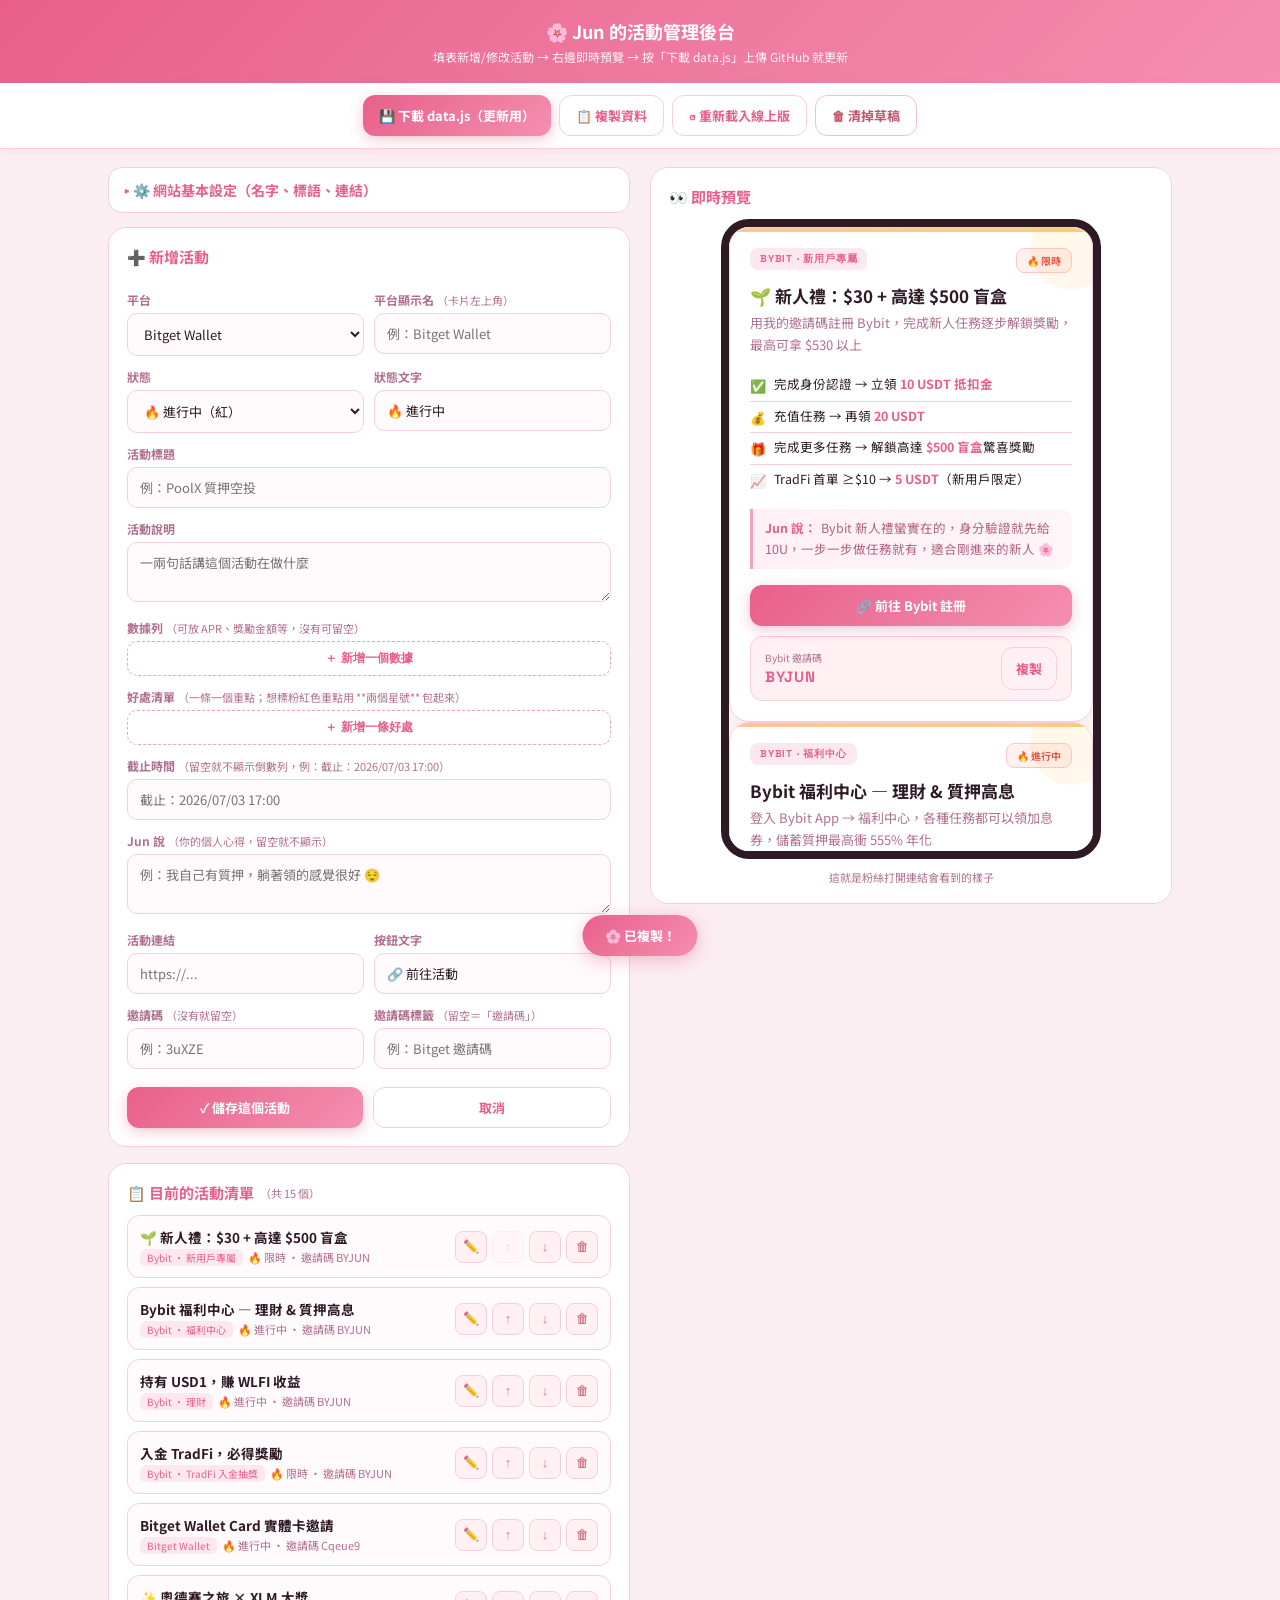
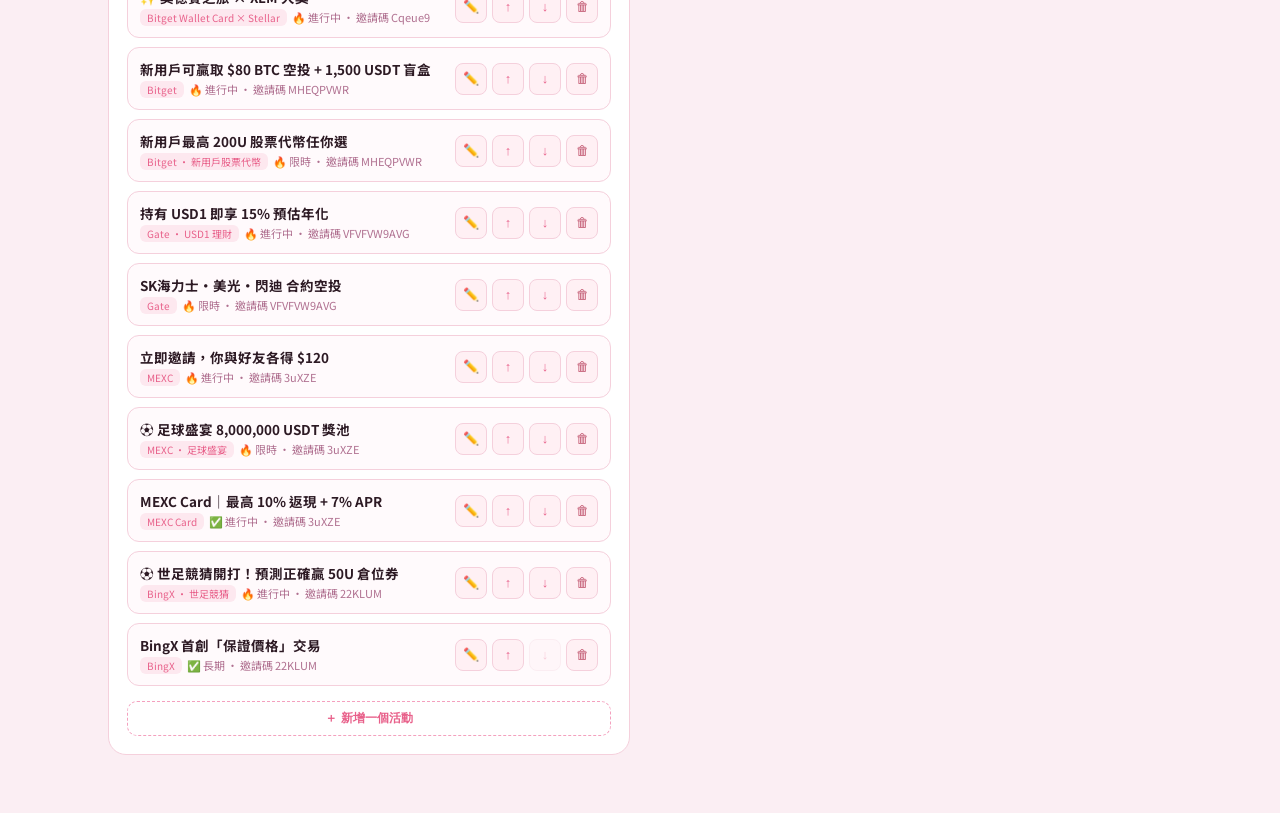
==== commit fac6eb2a: "更換品牌 logo 為愛心花瓣「J」徽章（去背圓形） - 頭像改用 logo.png（去背保留圓形徽章 + 柔光暈 + 浮動） - 移除舊的節點花 SVG 與旋轉環／軌道點 - favicon 改為 " ====
--- a/admin.html
+++ b/admin.html
@@ -4,7 +4,7 @@
 <meta charset="UTF-8">
 <meta name="viewport" content="width=device-width, initial-scale=1.0">
 <title>Jun 後台 — 活動管理</title>
-<link rel="icon" href="favicon.svg" type="image/svg+xml">
+<link rel="icon" href="favicon.png" type="image/png">
 <link rel="stylesheet" href="styles.css">
 <style>
   body { padding-bottom: 40px; background: #fbeef3; }
--- a/styles.css
+++ b/styles.css
@@ -97,41 +97,24 @@
 }
 .hero-kicker b { color: #c98bff; font-weight: 700; }
 
-/* 全息旋轉光環頭像 */
+/* 品牌徽章 logo */
 .avatar-wrap {
-  position: relative; width: 100px; height: 100px; margin: 0 auto 20px;
+  position: relative; width: 118px; height: 118px; margin: 0 auto 20px;
   animation: rise .7s cubic-bezier(.2,.7,.2,1) .15s both;
 }
 .avatar-wrap::after {
-  content: ''; position: absolute; inset: -16px; z-index: -1; border-radius: 50%;
+  content: ''; position: absolute; inset: -14px; z-index: -1; border-radius: 50%;
   background: radial-gradient(circle, rgba(255,158,196,.55), transparent 70%);
-  filter: blur(12px); animation: haloPulse 4.5s ease-in-out infinite;
-}
-@keyframes haloPulse { 0%, 100% { opacity: .55; } 50% { opacity: 1; } }
-.avatar-ring {
-  position: absolute; inset: 0; border-radius: 50%;
-  background: conic-gradient(from 0deg, #ff9ec4, #c9b3ff, #9fe7ff, #a8ecd8, #ffd1e6, #ff9ec4);
-  box-shadow: 0 10px 32px rgba(232,96,138,.35);
-  animation: spin 6.5s linear infinite;
-}
-@keyframes spin { to { transform: rotate(360deg); } }
-.avatar {
-  position: absolute; inset: 5px; border-radius: 50%;
-  background: linear-gradient(150deg, #ffffff, #fff0f6);
-  display: flex; align-items: center; justify-content: center;
-  font-size: 40px;
-  box-shadow: inset 0 2px 6px rgba(255,255,255,.95), inset 0 -7px 16px rgba(232,96,138,.12);
-}
-.avatar .logo-mark { width: 54px; height: 54px; display: block; }
-.orbit-dot {
-  position: absolute; top: 50%; left: 50%; width: 8px; height: 8px; margin: -4px;
-  border-radius: 50%; background: #fff; box-shadow: 0 0 10px 2px #ffadd1, 0 0 4px #fff;
-  animation: orbit 7s linear infinite;
-}
-@keyframes orbit {
-  from { transform: rotate(0deg) translateX(56px) rotate(0deg); }
-  to   { transform: rotate(360deg) translateX(56px) rotate(-360deg); }
-}
+  filter: blur(14px); animation: haloPulse 4.5s ease-in-out infinite;
+}
+@keyframes haloPulse { 0%, 100% { opacity: .5; } 50% { opacity: .95; } }
+.brand-logo {
+  position: relative; z-index: 1; display: block;
+  width: 118px; height: 118px; object-fit: contain;
+  filter: drop-shadow(0 10px 22px rgba(232,96,138,.28));
+  animation: floaty 5.5s ease-in-out 1s infinite;
+}
+@keyframes floaty { 0%, 100% { transform: translateY(0); } 50% { transform: translateY(-6px); } }
 
 /* 品牌名：流動全息漸層字 */
 .name {
@@ -187,7 +170,7 @@
 }
 
 @media (prefers-reduced-motion: reduce) {
-  .hero-blob, .avatar-ring, .orbit-dot, .avatar-wrap::after, .hero-net .nd { animation: none !important; }
+  .hero-blob, .brand-logo, .avatar-wrap::after, .hero-net .nd { animation: none !important; }
   .hero-inner .hero-kicker, .avatar-wrap, .name, .tagline, .disclaimer, .header-links { animation: none !important; opacity: 1; transform: none; }
   .name { background-position: 0 center; }
 }
